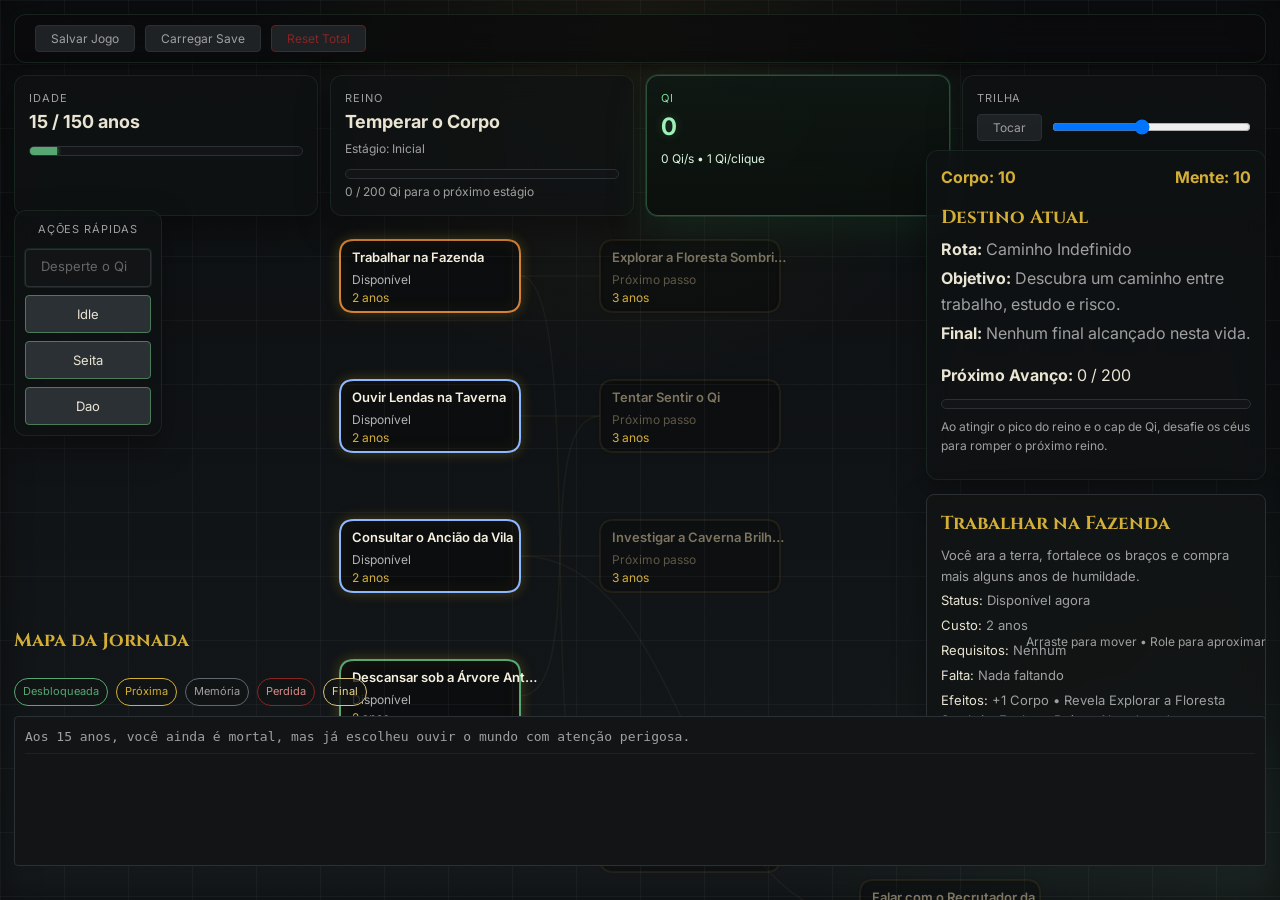
==== index.html @ 5a6563c5 "first commit" ====
<!DOCTYPE html>
<html lang="pt-BR">
<head>
    <meta charset="UTF-8">
    <meta name="viewport" content="width=device-width, initial-scale=1.0">
    <title>Cultivo Wuxia Idle</title>
    <link href="https://fonts.googleapis.com/css2?family=Cinzel:wght@400;700&family=Inter:wght@400;700&display=swap" rel="stylesheet">
    <link rel="stylesheet" href="css/styles.css">
</head>
<body>
    <div id="fullscreen-shell" class="fullscreen-shell">
        <div id="journey-canvas-layer" class="journey-canvas-layer">
            <div id="journey-graph-container" class="journey-graph-container">
                <canvas id="journey-graph-canvas"></canvas>
            </div>
        </div>

        <div id="hud-top" class="hud-panel hud-top">
            <div class="system-bar hud-system-bar">
                <button onclick="manualSave()" class="sys-btn">Salvar Jogo</button>
                <button onclick="manualLoad()" class="sys-btn">Carregar Save</button>
                <button onclick="resetGame()" class="sys-btn danger-btn">Reset Total</button>
                <span id="save-indicator" style="opacity: 0; color: #57A773; font-size: 12px; transition: opacity 0.5s;">Jogo Salvo!</span>
            </div>

            <div class="hud-top-stats">
                <div class="hud-card hud-age-card">
                    <span class="hud-label">Idade</span>
                    <span class="hud-value"><span id="current-age">15</span> / <span id="max-age">150</span> anos</span>
                    <div class="progress-bar-container hud-age-progress">
                        <div id="age-progress-bar-fill" class="progress-bar-fill" style="background-color: #D4AF37; box-shadow: 0 0 5px #D4AF37;"></div>
                    </div>
                </div>
                <div class="hud-card">
                    <span class="hud-label">Reino</span>
                    <span class="hud-value" id="current-realm">Condensação de Qi</span>
                    <span class="hud-subvalue">Estágio: <span id="current-sub-realm">Inicial</span></span>
                    <div class="progress-bar-container hud-realm-progress">
                        <div id="realm-progress-bar-fill" class="progress-bar-fill"></div>
                    </div>
                    <span class="hud-subvalue" id="realm-progress-text">0 / 1000 Qi para o próximo estágio</span>
                </div>
                <div class="hud-card hud-qi-card">
                    <span class="hud-label">Qi</span>
                    <span class="hud-value" id="current-qi">0</span>
                    <span class="hud-subvalue"><span id="qps-display">0</span> Qi/s • <span id="qpc-display">1</span> Qi/clique</span>
                </div>
                <div class="hud-card hud-audio-card">
                    <span class="hud-label">Trilha</span>
                    <div class="audio-controls">
                        <button id="audio-toggle-btn" class="sys-btn">Tocar</button>
                        <input id="audio-volume" type="range" min="0" max="100" value="45">
                    </div>
                </div>
            </div>
        </div>

        <div id="hud-left" class="hud-panel hud-left">
            <div class="hud-card hud-left-card">
                <div class="hud-left-header">
                    <span class="hud-label">Ações Rápidas</span>
                </div>
                <div class="hud-left-actions">
                    <button id="meditate-btn" class="buy-btn hud-mini-btn hud-mini-primary">Meditar</button>
                    <button class="buy-btn hud-mini-btn" onclick="toggleHudDrawer('drawer-idle')">Idle</button>
                    <button class="buy-btn hud-mini-btn" onclick="toggleHudDrawer('drawer-sect')">Seita</button>
                    <button class="buy-btn hud-mini-btn" onclick="toggleHudDrawer('drawer-transcendence')">Dao</button>
                </div>

                <div id="stance-selector-section" class="stance-selector hud-inline-section" style="display: none;">
                    <label>Postura de Cultivo</label>
                    <select id="stance-select">
                        <option value="balance">Equilíbrio (Normal)</option>
                        <option value="mountain">Montanha (+50% Clique, -20% Passivo)</option>
                        <option value="river">Rio (-20% Clique, +50% Passivo)</option>
                    </select>
                </div>
            </div>
        </div>

        <div id="hud-right" class="hud-panel hud-right">
            <div class="hud-card hud-journey-stats">
                <div class="hud-status-strip">
                    <span>Corpo: <span id="status-body">10</span></span>
                    <span>Mente: <span id="status-mind">10</span></span>
                </div>
                <div class="hud-destiny-card">
                    <h3>Destino Atual</h3>
                    <p><strong>Rota:</strong> <span id="current-route">Caminho Indefinido</span></p>
                    <p><strong>Objetivo:</strong> <span id="current-objective">Descubra um caminho entre trabalho, estudo e risco.</span></p>
                    <p><strong>Final:</strong> <span id="current-ending">Nenhum final alcançado nesta vida.</span></p>
                </div>
                <div class="hud-breakthrough-card">
                    <p><strong><span id="progress-phase-label">Próximo Avanço</span>:</strong> <span id="qi-progress">0</span> / <span id="qi-cap">1000</span></p>
                    <div class="progress-bar-container" style="height: 10px;">
                        <div id="qi-progress-bar-fill" class="progress-bar-fill"></div>
                    </div>
                    <p style="font-size: 12px; color: #A0A0A0; margin: 8px 0 10px;">Ao atingir o pico do reino e o cap de Qi, desafie os céus para romper o próximo reino.</p>
                    <button id="tribulation-btn" class="tribulation-btn" style="display: none;" disabled>Iniciar Tribulação</button>
                </div>
            </div>

            <div id="active-action-section" class="active-action-container" style="display: none;">
                <h3 id="active-action-name" style="color: #EAE4D3; margin-bottom: 5px;">Ação Atual</h3>
                <p id="active-action-desc" style="font-size: 12px; color: #A0A0A0; margin-bottom: 10px;">Descrição da ação em andamento...</p>
                <div class="progress-bar-container" style="height: 15px;">
                    <div id="action-progress-bar-fill" class="progress-bar-fill" style="width: 0%; background-color: #57A773;"></div>
                </div>
                <p style="font-size: 12px; margin-top: 5px; color: #EAE4D3;">Tempo restante: <span id="action-time-left">0</span> Anos</p>
                <button id="cancel-action-btn" class="buy-btn" style="margin-top: 10px; background: #8a2424; border-color: #6b1b1b;">Cancelar Ação</button>
            </div>

            <div id="journey-graph-node-info" class="journey-graph-node-info hud-card">
                <h3>Escolha um nó</h3>
                <p>Clique em uma ação no quadro para ver requisitos, custo de vida e status.</p>
            </div>
        </div>

        <div id="hud-bottom" class="hud-panel hud-bottom">
            <div class="journey-graph-header hud-bottom-header">
                <h3>Mapa da Jornada</h3>
                <span class="journey-graph-hint">Arraste para mover • Role para aproximar</span>
            </div>
            <div class="journey-graph-legend">
                <span class="legend-pill unlocked">Desbloqueada</span>
                <span class="legend-pill adjacent">Próxima</span>
                <span class="legend-pill memory">Memória</span>
                <span class="legend-pill blocked">Perdida</span>
                <span class="legend-pill ending">Final</span>
            </div>
            <div id="journey-log" class="log-container">
                <div class="log-entry">Aos 15 anos, sua jornada rumo à imortalidade começa.</div>
            </div>
        </div>

        <aside id="drawer-idle" class="hud-drawer hud-drawer-left">
            <div class="drawer-header">
                <h3>Fluxo do Cultivo</h3>
                <button class="buy-btn" onclick="closeAllHudDrawers()">Fechar</button>
            </div>
            <div id="buildings-list" class="techniques-list" style="margin-bottom: 20px;"></div>
            <div id="techniques-list" style="display: none;"></div>
        </aside>

        <aside id="drawer-sect" class="hud-drawer hud-drawer-right">
            <div class="drawer-header">
                <h3>Sua Seita</h3>
                <button class="buy-btn" onclick="closeAllHudDrawers()">Fechar</button>
            </div>
            <div id="sect-section" style="display: none; text-align: center; margin-bottom: 20px; border-bottom: 1px solid #2A3034; padding-bottom: 20px;">
                <label style="font-size: 14px; color: #D4AF37; font-family: 'Cinzel', serif;">Afiliação da Seita:</label><br>
                <select id="sect-select" style="background: #121415; color: #D4AF37; border: 1px solid #D4AF37; padding: 8px; border-radius: 4px; margin-top: 10px; width: 80%;">
                    <option value="none">Nenhuma (Vagante)</option>
                    <option value="sword">Lâmina Vazia (2x Clique)</option>
                    <option value="lotus">Lótus de Fogo (2x Passivo)</option>
                </select>
            </div>
        </aside>

        <aside id="drawer-transcendence" class="hud-drawer hud-drawer-right secondary-drawer">
            <div class="drawer-header">
                <h3>Transcendência</h3>
                <button class="buy-btn" onclick="closeAllHudDrawers()">Fechar</button>
            </div>
            <div id="ascension-section" style="display: none; text-align: center;">
                <h2 style="color: #D4AF37;">Iluminação (Prestige)</h2>
                <p style="font-size: 12px; color: #A0A0A0; margin-bottom: 15px;">
                    Renuncie ao seu corpo mortal para ganhar <span id="karma-gain-preview" style="color: #D4AF37; font-weight: bold;">0</span> Karma.
                </p>
                <button id="ascend-btn" class="main-action-btn" style="width: 100%; height: auto; padding: 15px; border-radius: 4px; font-size: 18px; background: radial-gradient(circle, #D4AF37, #8a7322); color: #121415; border: none; box-shadow: 0 0 10px rgba(212,175,55,0.4);">Buscar Dao</button>
                
                <div style="margin-top: 30px; background: rgba(0,0,0,0.3); padding: 15px; border-radius: 6px; border: 1px solid #2A3034;">
                    <h3 style="margin-bottom: 5px;">Seu Karma: <span id="current-karma" style="color: #D4AF37;">0</span></h3>
                    <p id="karma-desc" style="font-size: 12px; color: #A0A0A0; margin-bottom: 15px;">Karma positivo reduz custos. Karma negativo aumenta poder bruto.</p>
                    <button id="open-tree-btn" class="buy-btn" style="width: 100%; padding: 15px; font-size: 16px; background: #121415; border-color: #D4AF37; color: #D4AF37;">Árvore do Dao</button>
                </div>
            </div>
        </aside>

        <div id="toast-container" class="toast-container"></div>
        <div id="journey-hover-tooltip" class="journey-hover-tooltip"></div>
        <audio id="bgm-player" loop autoplay preload="none" src="Midnight%20Temple%20Loop.mp3"></audio>
    </div>

    <!-- Modal de Morte (Samsara) -->
    <div id="death-modal" class="modal" style="display: none; background: rgba(0, 0, 0, 0.95);">
        <div class="modal-content" style="border-color: #8a2424; box-shadow: 0 0 40px rgba(138, 36, 36, 0.4);">
            <h2 style="color: #8a2424; text-shadow: none;">O Fim do Caminho Mortal</h2>
            <p style="margin-bottom: 15px; font-style: italic; color: #A0A0A0;">"Sua energia vital se esvaiu. Seu corpo volta ao pó, mas sua alma entra no ciclo do Samsara..."</p>
            
            <div style="text-align: left; background: #121415; padding: 15px; border-radius: 4px; margin-bottom: 20px; border: 1px solid #2A3034;">
                <p><strong>Idade Atingida:</strong> <span id="death-age">150</span> Anos</p>
                <p><strong>Reino Máximo:</strong> <span id="death-realm">Condensação</span></p>
                <p><strong>Qi Total Acumulado:</strong> <span id="death-qi">0</span></p>
                <p><strong>Título da Vida:</strong> <span id="death-ending-title">Destino Ainda Inacabado</span></p>
                <p style="color: #A0A0A0; font-size: 13px;"><span id="death-ending-text">Sua vida termina sem um final lendário completo, mas o Samsara ainda guarda espaço para outra tentativa.</span></p>
                <p style="margin-top: 10px; color: #D4AF37; text-align: center;"><strong>Karma Ganho: <span id="death-karma">0</span></strong></p>
            </div>
            
            <button id="reincarnate-btn" class="main-action-btn" style="width: 100%; height: auto; padding: 15px; border-radius: 4px; font-size: 20px; background: radial-gradient(circle, #D4AF37, #8a7322); color: #121415; border: none;">Entrar no Samsara (Reencarnar)</button>
        </div>
    </div>

    <!-- Modal da Árvore do Dao -->
    <div id="tree-modal" class="modal" style="display: none; background: rgba(0, 0, 0, 0.95);">
        <div class="modal-content" style="max-width: 900px; width: 95%; height: 90vh; display: flex; flex-direction: column; border-color: #D4AF37;">
            <h2 style="color: #D4AF37;">A Árvore do Dao</h2>
            <p style="color: #A0A0A0; margin-bottom: 20px;">Seu Karma: <span id="tree-karma-display" style="color: #D4AF37; font-weight: bold;">0</span></p>
            
            <div class="tree-container" style="flex: 1; overflow-y: auto; display: grid; grid-template-columns: repeat(3, 1fr); gap: 20px; padding: 20px;">
                <!-- Caminho do Céu -->
                <div class="tree-path">
                    <h3 style="text-align: center; color: #8cb8ff; margin-bottom: 15px;">Caminho do Céu</h3>
                    <div id="path-heaven" class="techniques-list"></div>
                </div>
                <!-- Caminho da Terra -->
                <div class="tree-path">
                    <h3 style="text-align: center; color: #57A773; margin-bottom: 15px;">Caminho da Terra</h3>
                    <div id="path-earth" class="techniques-list"></div>
                </div>
                <!-- Caminho do Homem -->
                <div class="tree-path">
                    <h3 style="text-align: center; color: #d48237; margin-bottom: 15px;">Caminho do Homem</h3>
                    <div id="path-man" class="techniques-list"></div>
                </div>
            </div>
            
            <button class="buy-btn" style="margin-top: 20px; padding: 15px;" onclick="document.getElementById('tree-modal').style.display='none'">Fechar Meditação</button>
        </div>
    </div>

    <script src="js/data.js"></script>
    <script src="js/state.js"></script>
    <script src="js/engine.js"></script>
    <script src="js/ui.js"></script>
    <script src="js/main.js"></script>
</body>
</html>
---- css/styles.css ----
* {
    box-sizing: border-box;
    margin: 0;
    padding: 0;
}

body {
    font-family: 'Inter', 'Roboto', sans-serif;
    background-color: #121415; /* Preto profundo, quase noite escura */
    color: #EAE4D3; /* Pergaminho claro */
    line-height: 1.6;
    background-image: radial-gradient(#2A3034 1px, transparent 1px);
    background-size: 20px 20px;
    min-height: 100vh;
    overflow: hidden;
}

body.dragging-canvas,
body.dragging-canvas * {
    user-select: none !important;
    -webkit-user-select: none !important;
}

/* Barra de Sistema */
.system-bar {
    background: #0a0b0c;
    border-bottom: 1px solid #2A3034;
    padding: 10px 20px;
    display: flex;
    gap: 10px;
    align-items: center;
    box-shadow: 0 2px 10px rgba(0,0,0,0.5);
}

.sys-btn {
    background: #1E2224;
    color: #A0A0A0;
    border: 1px solid #2A3034;
    padding: 5px 15px;
    border-radius: 4px;
    cursor: pointer;
    font-size: 12px;
    font-family: 'Inter', sans-serif;
    transition: all 0.2s;
}

.sys-btn:hover {
    background: #2A3034;
    color: #EAE4D3;
}

.danger-btn {
    border-color: #6b1b1b;
    color: #8a2424;
}

.danger-btn:hover {
    background: #6b1b1b;
    color: #fff;
}

.fullscreen-shell {
    position: relative;
    width: 100vw;
    height: 100vh;
    overflow: hidden;
}

.journey-canvas-layer {
    position: absolute;
    inset: 0;
    z-index: 1;
    user-select: none;
    -webkit-user-select: none;
}

.hud-panel {
    position: absolute;
    z-index: 20;
    pointer-events: none;
}

.hud-panel > * {
    pointer-events: auto;
}

.hud-top {
    top: 14px;
    left: 14px;
    right: 14px;
}

.hud-system-bar {
    border-radius: 12px;
    border: 1px solid rgba(74, 124, 89, 0.22);
    background: rgba(10, 11, 12, 0.72);
    backdrop-filter: blur(12px);
}

.hud-top-stats {
    display: grid;
    grid-template-columns: repeat(4, minmax(0, 1fr));
    gap: 12px;
    margin-top: 12px;
}

.hud-left {
    top: 210px;
    left: 14px;
    width: 148px;
    bottom: 170px;
}

.hud-right {
    top: 150px;
    right: 14px;
    width: 340px;
    bottom: 170px;
    display: flex;
    flex-direction: column;
    gap: 14px;
}

.hud-bottom {
    left: 14px;
    right: 14px;
    bottom: 14px;
    display: flex;
    flex-direction: column;
    gap: 10px;
}

.hud-card {
    background: rgba(15, 18, 20, 0.74);
    backdrop-filter: blur(12px);
    border: 1px solid rgba(74, 124, 89, 0.18);
    border-radius: 12px;
    padding: 14px;
    box-shadow: 0 12px 32px rgba(0,0,0,0.34);
}

.hud-label {
    display: block;
    font-size: 11px;
    letter-spacing: 0.08em;
    text-transform: uppercase;
    color: #A0A0A0;
}

.hud-value {
    display: block;
    color: #EAE4D3;
    font-size: 18px;
    font-weight: 700;
}

.hud-subvalue {
    display: block;
    color: #A0A0A0;
    font-size: 12px;
    margin-top: 3px;
}

.hud-age-progress {
    margin-top: 8px;
}

.hud-realm-progress {
    margin-top: 8px;
}

.hud-qi-card {
    border-color: rgba(87, 167, 115, 0.42);
    box-shadow: 0 0 0 1px rgba(87, 167, 115, 0.18), 0 16px 38px rgba(19, 65, 39, 0.32);
    background: linear-gradient(180deg, rgba(14, 24, 19, 0.88), rgba(10, 15, 12, 0.84));
}

.hud-qi-card .hud-label {
    color: #7EDC9C;
}

.hud-qi-card .hud-value {
    color: #9EF0B7;
    font-size: 24px;
    text-shadow: 0 0 10px rgba(87, 167, 115, 0.28);
}

.hud-qi-card .hud-subvalue {
    color: #D9F2E0;
}

.hud-left-card {
    height: auto;
    display: flex;
    flex-direction: column;
    gap: 10px;
    justify-content: flex-start;
    padding: 10px;
}

.hud-left-header {
    display: flex;
    justify-content: center;
}

.hud-left-actions {
    display: grid;
    grid-template-columns: 1fr;
    gap: 8px;
}

.hud-mini-btn {
    width: 100%;
    min-height: 38px;
    padding: 8px 10px;
    font-size: 13px;
    border-radius: 10px;
}

.hud-mini-primary {
    border-color: #57A773;
    color: #9EF0B7;
    box-shadow: 0 0 0 1px rgba(87, 167, 115, 0.14);
}

.hud-inline-section {
    display: flex;
    flex-direction: column;
    gap: 6px;
    border-top: 1px solid #2A3034;
    padding-top: 10px;
}

.hud-inline-section label {
    font-size: 13px;
    color: #D4AF37;
    font-family: 'Cinzel', serif;
}

.hud-inline-section select {
    background: rgba(18, 20, 21, 0.95);
    color: #EAE4D3;
    border: 1px solid #4A7C59;
    padding: 8px;
    border-radius: 6px;
    width: 100%;
}

.hud-journey-stats {
    display: flex;
    flex-direction: column;
    gap: 12px;
}

.hud-status-strip {
    display: flex;
    justify-content: space-between;
    gap: 12px;
    color: #D4AF37;
    font-weight: bold;
}

.hud-destiny-card p {
    margin: 4px 0;
    color: #A0A0A0;
}

.hud-destiny-card strong {
    color: #EAE4D3;
}

.hud-bottom-header {
    margin-bottom: 0;
}

.hud-drawer {
    position: absolute;
    top: 150px;
    bottom: 14px;
    width: min(360px, 88vw);
    padding: 18px;
    background: rgba(12, 14, 16, 0.94);
    backdrop-filter: blur(16px);
    border: 1px solid rgba(74, 124, 89, 0.22);
    box-shadow: 0 18px 40px rgba(0,0,0,0.45);
    z-index: 30;
    overflow-y: auto;
    transition: transform 0.25s ease, opacity 0.25s ease;
    opacity: 0;
    visibility: hidden;
    pointer-events: none;
}

.hud-drawer-left {
    left: 14px;
    transform: translateX(-110%);
}

.hud-drawer-right {
    right: 14px;
    transform: translateX(110%);
}

.secondary-drawer {
    right: 390px;
}

.hud-drawer.open {
    transform: translateX(0);
    opacity: 1;
    visibility: visible;
    pointer-events: auto;
}

.drawer-header {
    display: flex;
    justify-content: space-between;
    align-items: center;
    gap: 10px;
    margin-bottom: 16px;
    padding-bottom: 12px;
    border-bottom: 1px solid #2A3034;
}

.column {
    background: rgba(30, 34, 36, 0.85); /* #1E2224 */
    backdrop-filter: blur(5px);
    border: 1px solid #2A3034;
    border-radius: 8px;
    padding: 25px;
    box-shadow: 0 8px 16px rgba(0,0,0,0.5);
    position: relative;
}

.column::before {
    content: '';
    position: absolute;
    top: 5px; left: 5px; right: 5px; bottom: 5px;
    border: 1px solid rgba(87, 167, 115, 0.1);
    pointer-events: none;
    border-radius: 4px;
}

/* Navegação de Abas */
.tabs-container {
    display: flex;
    gap: 5px;
    margin-bottom: 20px;
    border-bottom: 2px solid #2A3034;
    padding-bottom: 5px;
}

.tab-btn {
    flex: 1;
    background: transparent;
    border: none;
    color: #A0A0A0;
    font-family: 'Cinzel', serif;
    font-size: 14px;
    padding: 10px 5px;
    cursor: pointer;
    transition: all 0.3s;
    border-bottom: 2px solid transparent;
}

.tab-btn:hover {
    color: #EAE4D3;
}

.tab-btn.active {
    color: #D4AF37;
    border-bottom: 2px solid #D4AF37;
    text-shadow: 0 0 5px rgba(212, 175, 55, 0.3);
}

.tab-content {
    animation: fadeIn 0.3s ease-in-out;
}

@keyframes fadeIn {
    from { opacity: 0; transform: translateY(5px); }
    to { opacity: 1; transform: translateY(0); }
}

h2, h3 {
    font-family: 'Cinzel', 'Playfair Display', serif;
    color: #D4AF37; /* Ouro Desgastado */
}

h2 {
    text-align: center;
    border-bottom: 1px solid #2A3034;
    padding-bottom: 10px;
    margin-bottom: 20px;
    text-shadow: 0 0 5px rgba(212, 175, 55, 0.3);
}

/* Esquerda */
.qi-display {
    text-align: center;
    font-size: 24px;
    margin: 30px 0;
    font-weight: bold;
    color: #57A773; /* Jade Luminoso */
    text-shadow: 0 0 10px rgba(87, 167, 115, 0.3);
}

.qi-rates {
    font-size: 14px;
    color: #A0A0A0;
    font-weight: normal;
    margin-top: 5px;
    text-shadow: none;
}

.main-action-btn {
    display: block;
    width: 200px;
    height: 200px;
    margin: 0 auto;
    border-radius: 50%;
    background: radial-gradient(circle at 30% 30%, #4A7C59, #1E3324);
    color: #EAE4D3;
    text-shadow: 1px 1px 2px #000;
    font-size: 28px;
    font-weight: bold;
    font-family: 'Cinzel', 'Playfair Display', serif;
    border: 2px solid #57A773;
    cursor: pointer;
    box-shadow: 0 0 20px rgba(87, 167, 115, 0.4), inset 0 0 20px rgba(0,0,0,0.5);
    transition: transform 0.1s, box-shadow 0.1s, filter 0.3s;
}

.main-action-btn:hover {
    filter: brightness(1.2);
    box-shadow: 0 0 25px rgba(87, 167, 115, 0.6), inset 0 0 20px rgba(0,0,0,0.5);
}

.main-action-btn:active {
    transform: scale(0.95);
    box-shadow: 0 0 10px rgba(87, 167, 115, 0.8), inset 0 0 30px rgba(0,0,0,0.8);
}

.main-action-btn:disabled {
    cursor: not-allowed;
    filter: grayscale(0.35) brightness(0.72);
    box-shadow: inset 0 0 20px rgba(0,0,0,0.55);
}

/* Centro */
.techniques-list {
    display: flex;
    flex-direction: column;
    gap: 15px;
}

.technique-card {
    border: 1px solid #2A3034;
    padding: 15px;
    border-radius: 6px;
    background: rgba(20, 22, 24, 0.8);
    display: flex;
    justify-content: space-between;
    align-items: center;
    transition: border-color 0.2s;
}

.technique-card:hover {
    border-color: #57A773;
}

.tech-info h3 {
    font-size: 16px;
    margin-bottom: 5px;
    color: #EAE4D3;
    text-shadow: none;
}

.tech-info p {
    font-size: 12px;
    color: #A0A0A0;
}

.buy-btn {
    padding: 8px 15px;
    background: #2A3034;
    color: #EAE4D3;
    border: 1px solid #4A7C59;
    border-radius: 4px;
    cursor: pointer;
    font-family: 'Inter', sans-serif;
    transition: all 0.2s;
}

.buy-btn:hover:not(:disabled) {
    background: #4A7C59;
    box-shadow: 0 0 10px rgba(87, 167, 115, 0.4);
}

.buy-btn:disabled {
    background: #121415;
    border-color: #2A3034;
    color: #666;
    cursor: not-allowed;
}

/* Direita */
.tribulation-status {
    text-align: center;
    margin-bottom: 20px;
    font-size: 18px;
    color: #EAE4D3;
}

.tribulation-btn {
    display: block;
    width: 100%;
    padding: 15px;
    background: #6b1b1b; /* Vermelho escuro para perigo */
    color: #EAE4D3;
    border: 1px solid #8a2424;
    border-radius: 4px;
    font-size: 18px;
    font-family: 'Cinzel', serif;
    cursor: pointer;
    transition: all 0.2s;
}

.tribulation-btn:hover:not(:disabled) {
    background: #8a2424;
    box-shadow: 0 0 15px rgba(138, 36, 36, 0.5);
}

.tribulation-btn:disabled {
    background: #1e1e1e;
    border-color: #2A3034;
    color: #666;
    cursor: not-allowed;
}

/* Barras de Progresso */
.progress-bar-container {
    width: 100%;
    height: 10px;
    background-color: #121415;
    border: 1px solid #2A3034;
    border-radius: 5px;
    margin-top: 10px;
    overflow: hidden;
}

.progress-bar-fill {
    height: 100%;
    background-color: #57A773;
    width: 0%;
    transition: width 0.3s ease;
    box-shadow: 0 0 5px #57A773;
}

.tribulation-bar-fill {
    background-color: #8a2424;
    box-shadow: 0 0 5px #8a2424;
}

/* Modal de Eventos */
.modal {
    position: fixed;
    top: 0; left: 0; width: 100%; height: 100%;
    background: rgba(0, 0, 0, 0.8);
    backdrop-filter: blur(5px);
    display: flex;
    justify-content: center;
    align-items: center;
    z-index: 2000;
}

.modal-content {
    background: #1E2224;
    border: 2px solid #D4AF37;
    padding: 30px;
    border-radius: 8px;
    max-width: 500px;
    width: 90%;
    text-align: center;
    box-shadow: 0 0 30px rgba(212, 175, 55, 0.2);
}

.modal-content h2 {
    border-bottom: none;
    margin-bottom: 10px;
}

/* UI da Jornada */
.log-container {
    background: #121415;
    border: 1px solid #2A3034;
    border-radius: 4px;
    height: 150px;
    overflow-y: auto;
    padding: 10px;
    font-family: monospace;
    font-size: 13px;
    color: #A0A0A0;
    margin-bottom: 20px;
}

.log-entry {
    margin-bottom: 5px;
    border-bottom: 1px solid #1e2224;
    padding-bottom: 5px;
}

.active-action-container {
    background: rgba(87, 167, 115, 0.1);
    border: 1px solid #57A773;
    padding: 15px;
    border-radius: 6px;
    text-align: center;
    box-shadow: 0 4px 15px rgba(0,0,0,0.5);
    backdrop-filter: blur(5px);
}

.journey-graph-header {
    display: flex;
    justify-content: space-between;
    align-items: center;
    gap: 12px;
    margin-bottom: 12px;
}

.journey-graph-header h3 {
    margin: 0;
}

.journey-graph-hint {
    font-size: 12px;
    color: #A0A0A0;
}

.journey-graph-container {
    position: absolute;
    inset: 0;
    overflow: hidden;
    background:
        radial-gradient(circle at top, rgba(212, 175, 55, 0.08), transparent 35%),
        radial-gradient(circle at bottom right, rgba(87, 167, 115, 0.08), transparent 30%),
        linear-gradient(180deg, rgba(12, 14, 16, 0.95), rgba(20, 24, 26, 0.98));
    box-shadow: inset 0 0 30px rgba(0,0,0,0.45);
}

.journey-graph-container::before {
    content: '';
    position: absolute;
    inset: 0;
    background-image:
        linear-gradient(rgba(255,255,255,0.035) 1px, transparent 1px),
        linear-gradient(90deg, rgba(255,255,255,0.035) 1px, transparent 1px);
    background-size: 64px 64px;
    pointer-events: none;
}

#journey-graph-canvas {
    width: 100%;
    height: 100%;
    display: block;
    cursor: grab;
    user-select: none;
    -webkit-user-select: none;
}

#journey-graph-canvas.grabbing {
    cursor: grabbing;
}

.journey-graph-legend {
    display: flex;
    flex-wrap: wrap;
    gap: 8px;
}

.legend-pill {
    font-size: 11px;
    padding: 4px 8px;
    border-radius: 999px;
    border: 1px solid #2A3034;
    background: rgba(18, 20, 21, 0.8);
    color: #EAE4D3;
}

.legend-pill.unlocked {
    border-color: #57A773;
    color: #57A773;
}

.legend-pill.adjacent {
    border-color: #D4AF37;
    color: #D4AF37;
}

.legend-pill.memory {
    border-color: #5f6770;
    color: #A0A0A0;
}

.legend-pill.blocked {
    border-color: #8a2424;
    color: #d98b8b;
}

.legend-pill.ending {
    border-color: #d9c27a;
    color: #f0d78a;
}

.journey-graph-node-info {
    border: 1px solid #2A3034;
    border-radius: 8px;
    padding: 14px;
    background: rgba(18, 20, 21, 0.85);
    min-height: 150px;
}

.journey-graph-node-info h3 {
    margin-bottom: 6px;
}

.journey-graph-node-info p {
    font-size: 13px;
    color: #A0A0A0;
    margin-bottom: 4px;
}

.journey-node-info-emphasis {
    color: #EAE4D3;
}

.toast-container {
    position: absolute;
    top: 150px;
    left: 50%;
    transform: translateX(-50%);
    z-index: 60;
    display: flex;
    flex-direction: column;
    gap: 10px;
    pointer-events: none;
    width: min(520px, calc(100vw - 32px));
}

.journey-hover-tooltip {
    position: fixed;
    z-index: 80;
    min-width: 220px;
    max-width: 320px;
    padding: 12px 14px;
    border-radius: 10px;
    background: rgba(10, 12, 13, 0.96);
    border: 1px solid rgba(212, 175, 55, 0.34);
    box-shadow: 0 18px 40px rgba(0,0,0,0.45);
    backdrop-filter: blur(12px);
    color: #EAE4D3;
    pointer-events: none;
    opacity: 0;
    transform: translateY(6px);
    transition: opacity 0.15s ease, transform 0.15s ease;
}

.journey-hover-tooltip.visible {
    opacity: 1;
    transform: translateY(0);
}

.journey-hover-tooltip h4 {
    margin-bottom: 6px;
    color: #D4AF37;
    font-family: 'Cinzel', serif;
    font-size: 15px;
}

.journey-hover-tooltip p {
    font-size: 12px;
    color: #C8C8C8;
    margin-bottom: 4px;
}

.game-toast {
    background: rgba(14, 16, 18, 0.88);
    border: 1px solid rgba(212, 175, 55, 0.35);
    border-radius: 10px;
    padding: 12px 14px;
    color: #EAE4D3;
    backdrop-filter: blur(10px);
    box-shadow: 0 14px 30px rgba(0,0,0,0.3);
    opacity: 0;
    transform: translateY(-10px);
    transition: opacity 0.25s ease, transform 0.25s ease;
}

.game-toast.visible {
    opacity: 1;
    transform: translateY(0);
}

.toast-success {
    border-color: rgba(87, 167, 115, 0.55);
}

.toast-warning {
    border-color: rgba(212, 175, 55, 0.55);
}

.toast-danger {
    border-color: rgba(138, 36, 36, 0.65);
}

.audio-controls {
    display: flex;
    align-items: center;
    gap: 10px;
    margin-top: 6px;
}

.audio-controls input[type="range"] {
    width: 100%;
}

/* Responsivo */
@media (max-width: 768px) {
    body {
        overflow: auto;
    }

    .hud-top {
        left: 8px;
        right: 8px;
        top: 8px;
    }

    .hud-top-stats {
        grid-template-columns: 1fr;
    }

    .hud-left,
    .hud-right {
        left: 8px;
        right: 8px;
        width: auto;
        bottom: auto;
    }

    .hud-left {
        top: 240px;
        width: auto;
    }

    .hud-right {
        top: auto;
        bottom: 150px;
    }

    .hud-left-card {
        gap: 10px;
    }

    .hud-inline-section,
    .hud-left-actions {
        flex: 1;
    }

    .hud-bottom {
        left: 8px;
        right: 8px;
        bottom: 8px;
    }

    .log-container {
        height: 110px;
    }

    .hud-drawer {
        left: 8px;
        right: 8px;
        width: auto;
        top: 210px;
        bottom: 8px;
        transform: translateY(120%);
    }

    .secondary-drawer {
        right: 8px;
    }

    .hud-drawer-left,
    .hud-drawer-right {
        transform: translateY(120%);
    }

    .hud-drawer.open {
        transform: translateY(0);
    }

    .toast-container {
        top: 198px;
        width: calc(100vw - 16px);
    }
}
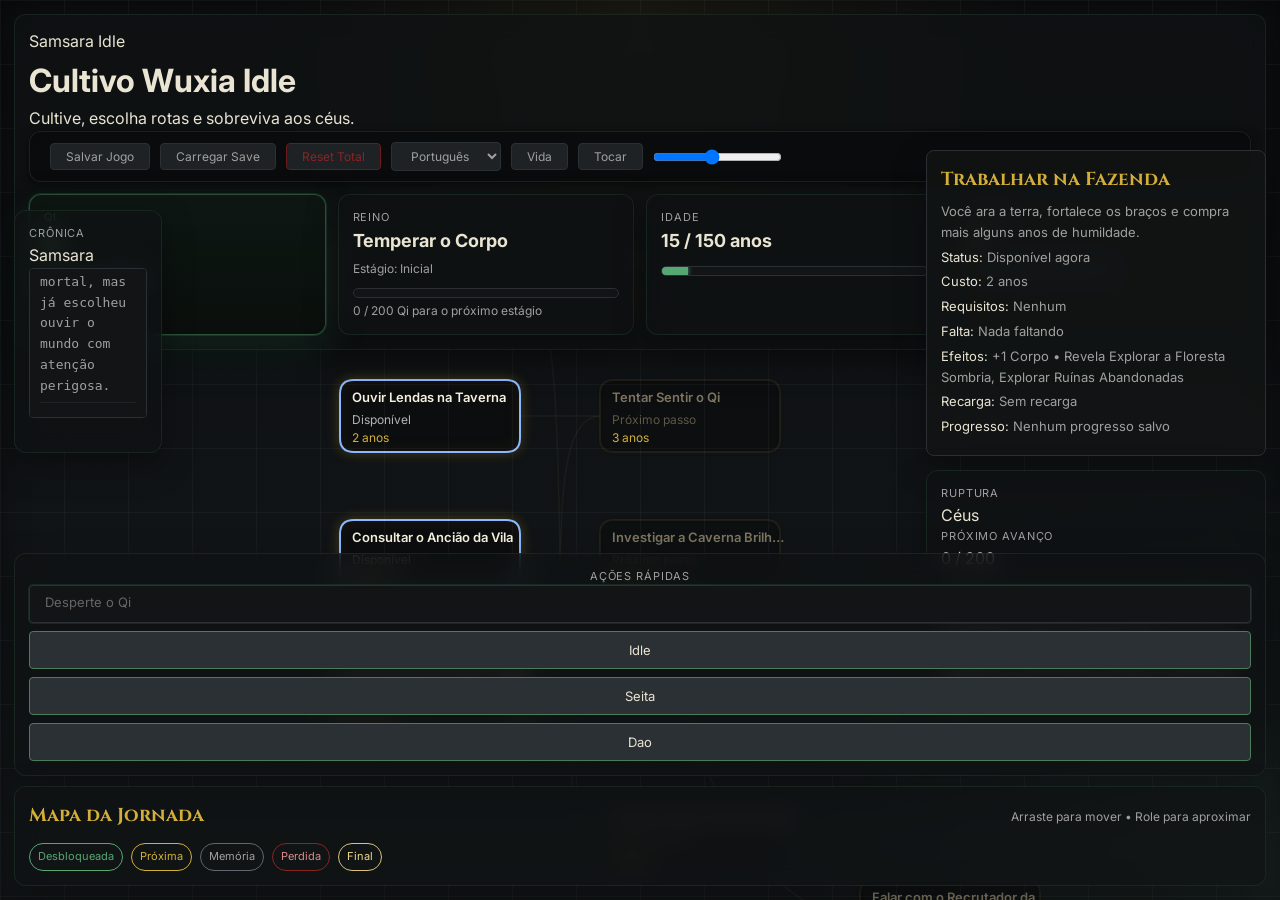
==== commit adebf41d: "feat: add initial game UI structure with React components and styles Add foundational UI components " ====
--- a/index.html
+++ b/index.html
@@ -16,59 +16,136 @@
         </div>
 
         <div id="hud-top" class="hud-panel hud-top">
-            <div class="system-bar hud-system-bar">
-                <button onclick="manualSave()" class="sys-btn">Salvar Jogo</button>
-                <button onclick="manualLoad()" class="sys-btn">Carregar Save</button>
-                <button onclick="resetGame()" class="sys-btn danger-btn">Reset Total</button>
-                <span id="save-indicator" style="opacity: 0; color: #57A773; font-size: 12px; transition: opacity 0.5s;">Jogo Salvo!</span>
-            </div>
-
-            <div class="hud-top-stats">
-                <div class="hud-card hud-age-card">
-                    <span class="hud-label">Idade</span>
-                    <span class="hud-value"><span id="current-age">15</span> / <span id="max-age">150</span> anos</span>
-                    <div class="progress-bar-container hud-age-progress">
-                        <div id="age-progress-bar-fill" class="progress-bar-fill" style="background-color: #D4AF37; box-shadow: 0 0 5px #D4AF37;"></div>
-                    </div>
-                </div>
-                <div class="hud-card">
-                    <span class="hud-label">Reino</span>
-                    <span class="hud-value" id="current-realm">Condensação de Qi</span>
-                    <span class="hud-subvalue">Estágio: <span id="current-sub-realm">Inicial</span></span>
-                    <div class="progress-bar-container hud-realm-progress">
-                        <div id="realm-progress-bar-fill" class="progress-bar-fill"></div>
-                    </div>
-                    <span class="hud-subvalue" id="realm-progress-text">0 / 1000 Qi para o próximo estágio</span>
-                </div>
-                <div class="hud-card hud-qi-card">
-                    <span class="hud-label">Qi</span>
-                    <span class="hud-value" id="current-qi">0</span>
-                    <span class="hud-subvalue"><span id="qps-display">0</span> Qi/s • <span id="qpc-display">1</span> Qi/clique</span>
-                </div>
-                <div class="hud-card hud-audio-card">
-                    <span class="hud-label">Trilha</span>
-                    <div class="audio-controls">
+            <div class="hud-top-shell hud-card">
+                <div class="hud-top-row">
+                    <div class="hud-brand-block">
+                        <span id="app-overline" class="hud-brand-overline">Samsara Idle</span>
+                        <h1 id="app-title" class="hud-app-title">Cultivo Wuxia Idle</h1>
+                        <p id="app-subtitle" class="hud-app-subtitle">Cultive, escolha rotas e sobreviva aos céus.</p>
+                    </div>
+
+                    <div class="system-bar hud-system-bar">
+                        <button id="save-game-btn" onclick="manualSave()" class="sys-btn">Salvar Jogo</button>
+                        <button id="load-game-btn" onclick="manualLoad()" class="sys-btn">Carregar Save</button>
+                        <button id="reset-game-btn" onclick="resetGame()" class="sys-btn danger-btn">Reset Total</button>
+                        <select id="language-select" class="sys-btn">
+                            <option value="pt-BR">Português</option>
+                            <option value="en">English</option>
+                            <option value="zh-CN">中文</option>
+                        </select>
+                        <button id="open-life-btn" class="sys-btn" onclick="toggleHudDrawer('drawer-life')">Vida</button>
                         <button id="audio-toggle-btn" class="sys-btn">Tocar</button>
                         <input id="audio-volume" type="range" min="0" max="100" value="45">
-                    </div>
-                </div>
+                        <span id="save-indicator" style="opacity: 0; color: #57A773; font-size: 12px; transition: opacity 0.5s;">Jogo Salvo!</span>
+                    </div>
+                </div>
+
+                <div class="hud-top-stats">
+                    <div class="hud-card hud-qi-card">
+                        <span id="qi-label" class="hud-label">Qi</span>
+                        <span class="hud-value" id="current-qi">0</span>
+                        <span class="hud-subvalue"><span id="qps-display">0</span> <span id="qps-unit">Qi/s</span> • <span id="qpc-display">1</span> <span id="qpc-unit">Qi/clique</span></span>
+                    </div>
+
+                    <div class="hud-card">
+                        <span id="realm-label" class="hud-label">Reino</span>
+                        <span class="hud-value" id="current-realm">Condensação de Qi</span>
+                        <span class="hud-subvalue"><span id="subrealm-label">Estágio:</span> <span id="current-sub-realm">Inicial</span></span>
+                        <div class="progress-bar-container hud-realm-progress">
+                            <div id="realm-progress-bar-fill" class="progress-bar-fill"></div>
+                        </div>
+                        <span class="hud-subvalue" id="realm-progress-text">0 / 1000 Qi para o próximo estágio</span>
+                    </div>
+
+                    <div class="hud-card hud-age-card">
+                        <span id="age-label" class="hud-label">Idade</span>
+                        <span class="hud-value"><span id="current-age">15</span> / <span id="max-age">150</span> <span id="age-unit">anos</span></span>
+                        <div class="progress-bar-container hud-age-progress">
+                            <div id="age-progress-bar-fill" class="progress-bar-fill" style="background-color: #D4AF37; box-shadow: 0 0 5px #D4AF37;"></div>
+                        </div>
+                    </div>
+
+                    <div class="hud-card hud-audio-card hud-karma-preview-card">
+                        <span class="hud-label" id="top-karma-label">Karma</span>
+                        <span class="hud-value" id="top-karma-display">0</span>
+                        <span class="hud-subvalue" id="top-karma-hint">Trilha e legado desta vida</span>
+                    </div>
+
+                </div>
+            </div>
+        </div>
+
+        <div class="canvas-overlay-layer">
+            <div id="active-action-section" class="active-action-container" style="display: none;">
+                <div class="active-action-header">
+                    <div class="active-action-copy">
+                        <span id="active-action-kicker" class="active-action-kicker">Em foco</span>
+                        <h3 id="active-action-name" style="color: #EAE4D3; margin-bottom: 5px;">Ação Atual</h3>
+                        <p id="active-action-desc" style="font-size: 12px; color: #A0A0A0; margin-bottom: 10px;">Descrição da ação em andamento...</p>
+                    </div>
+                    <button id="cancel-action-btn" class="buy-btn active-action-cancel" style="margin-top: 10px; background: #8a2424; border-color: #6b1b1b;">Cancelar Ação</button>
+                </div>
+                <div class="progress-bar-container active-action-progress-shell" style="height: 15px;">
+                    <div id="action-progress-bar-fill" class="progress-bar-fill active-action-progress-fill" style="width: 0%; background-color: #57A773;"></div>
+                </div>
+                <p class="active-action-meta" style="font-size: 12px; margin-top: 5px; color: #EAE4D3;"><span id="time-remaining-label">Tempo restante:</span> <span id="action-time-left">0</span> <span id="action-years-unit">Anos</span></p>
             </div>
         </div>
 
         <div id="hud-left" class="hud-panel hud-left">
-            <div class="hud-card hud-left-card">
+            <div class="hud-card hud-side-log-card hud-left-log-card">
+                <div class="journey-graph-node-info-top">
+                    <span id="log-kicker" class="hud-label">Crônica</span>
+                    <span id="log-chip" class="journey-graph-node-info-chip">Samsara</span>
+                </div>
+                <div id="journey-log" class="log-container hud-side-log">
+                    <div class="log-entry">Aos 15 anos, sua jornada rumo à imortalidade começa.</div>
+                </div>
+            </div>
+
+        </div>
+
+        <div id="hud-right" class="hud-panel hud-right">
+            <div id="journey-graph-node-info" class="journey-graph-node-info hud-card hud-side-details">
+                <div class="journey-graph-node-info-top">
+                    <span id="node-info-kicker" class="hud-label">Detalhes</span>
+                    <span id="node-info-chip" class="journey-graph-node-info-chip">Jornada</span>
+                </div>
+                <h3 id="node-info-title">Escolha um nó</h3>
+                <p id="node-info-hint">Clique em uma ação no quadro para ver requisitos, custo de vida e status.</p>
+            </div>
+
+            <div class="hud-card hud-breakthrough-card hud-right-tribulation-card">
+                <div class="journey-graph-node-info-top">
+                    <span id="breakthrough-kicker" class="hud-label">Ruptura</span>
+                    <span id="breakthrough-chip" class="journey-graph-node-info-chip">Céus</span>
+                </div>
+                <div class="screen-progress-head breakthrough-progress-head">
+                    <span id="progress-phase-label" class="hud-label">Próximo Avanço</span>
+                    <span class="screen-progress-values"><span id="qi-progress">0</span> / <span id="qi-cap">1000</span></span>
+                </div>
+                <div class="progress-bar-container screen-progress-shell breakthrough-progress-shell">
+                    <div id="qi-progress-bar-fill" class="progress-bar-fill"></div>
+                </div>
+                <p id="tribulation-side-copy" class="hud-subvalue">Quando a barra de avanço estiver cheia, desafie os céus para atravessar o próximo limiar.</p>
+                <p id="tribulation-hint" class="screen-progress-hint">Ao atingir o pico do reino e o cap de Qi, desafie os céus para romper o próximo reino.</p>
+                <button id="tribulation-btn" class="tribulation-btn" style="display: none;" disabled>Iniciar Tribulação</button>
+            </div>
+        </div>
+
+        <div id="hud-bottom" class="hud-panel hud-bottom">
+            <div class="hud-card hud-bottom-card hud-bottom-quick">
                 <div class="hud-left-header">
-                    <span class="hud-label">Ações Rápidas</span>
+                    <span id="quick-actions-label" class="hud-label">Ações Rápidas</span>
                 </div>
                 <div class="hud-left-actions">
                     <button id="meditate-btn" class="buy-btn hud-mini-btn hud-mini-primary">Meditar</button>
-                    <button class="buy-btn hud-mini-btn" onclick="toggleHudDrawer('drawer-idle')">Idle</button>
-                    <button class="buy-btn hud-mini-btn" onclick="toggleHudDrawer('drawer-sect')">Seita</button>
-                    <button class="buy-btn hud-mini-btn" onclick="toggleHudDrawer('drawer-transcendence')">Dao</button>
-                </div>
-
+                    <button id="open-idle-btn" class="buy-btn hud-mini-btn" onclick="toggleHudDrawer('drawer-idle')">Idle</button>
+                    <button id="open-sect-btn" class="buy-btn hud-mini-btn" onclick="toggleHudDrawer('drawer-sect')">Seita</button>
+                    <button id="open-dao-btn" class="buy-btn hud-mini-btn" onclick="toggleHudDrawer('drawer-transcendence')">Dao</button>
+                </div>
                 <div id="stance-selector-section" class="stance-selector hud-inline-section" style="display: none;">
-                    <label>Postura de Cultivo</label>
+                    <label id="stance-label">Postura de Cultivo</label>
                     <select id="stance-select">
                         <option value="balance">Equilíbrio (Normal)</option>
                         <option value="mountain">Montanha (+50% Clique, -20% Passivo)</option>
@@ -76,79 +153,71 @@
                     </select>
                 </div>
             </div>
-        </div>
-
-        <div id="hud-right" class="hud-panel hud-right">
-            <div class="hud-card hud-journey-stats">
-                <div class="hud-status-strip">
-                    <span>Corpo: <span id="status-body">10</span></span>
-                    <span>Mente: <span id="status-mind">10</span></span>
-                </div>
-                <div class="hud-destiny-card">
-                    <h3>Destino Atual</h3>
-                    <p><strong>Rota:</strong> <span id="current-route">Caminho Indefinido</span></p>
-                    <p><strong>Objetivo:</strong> <span id="current-objective">Descubra um caminho entre trabalho, estudo e risco.</span></p>
-                    <p><strong>Final:</strong> <span id="current-ending">Nenhum final alcançado nesta vida.</span></p>
-                </div>
-                <div class="hud-breakthrough-card">
-                    <p><strong><span id="progress-phase-label">Próximo Avanço</span>:</strong> <span id="qi-progress">0</span> / <span id="qi-cap">1000</span></p>
-                    <div class="progress-bar-container" style="height: 10px;">
-                        <div id="qi-progress-bar-fill" class="progress-bar-fill"></div>
-                    </div>
-                    <p style="font-size: 12px; color: #A0A0A0; margin: 8px 0 10px;">Ao atingir o pico do reino e o cap de Qi, desafie os céus para romper o próximo reino.</p>
-                    <button id="tribulation-btn" class="tribulation-btn" style="display: none;" disabled>Iniciar Tribulação</button>
-                </div>
-            </div>
-
-            <div id="active-action-section" class="active-action-container" style="display: none;">
-                <h3 id="active-action-name" style="color: #EAE4D3; margin-bottom: 5px;">Ação Atual</h3>
-                <p id="active-action-desc" style="font-size: 12px; color: #A0A0A0; margin-bottom: 10px;">Descrição da ação em andamento...</p>
-                <div class="progress-bar-container" style="height: 15px;">
-                    <div id="action-progress-bar-fill" class="progress-bar-fill" style="width: 0%; background-color: #57A773;"></div>
-                </div>
-                <p style="font-size: 12px; margin-top: 5px; color: #EAE4D3;">Tempo restante: <span id="action-time-left">0</span> Anos</p>
-                <button id="cancel-action-btn" class="buy-btn" style="margin-top: 10px; background: #8a2424; border-color: #6b1b1b;">Cancelar Ação</button>
-            </div>
-
-            <div id="journey-graph-node-info" class="journey-graph-node-info hud-card">
-                <h3>Escolha um nó</h3>
-                <p>Clique em uma ação no quadro para ver requisitos, custo de vida e status.</p>
-            </div>
-        </div>
-
-        <div id="hud-bottom" class="hud-panel hud-bottom">
-            <div class="journey-graph-header hud-bottom-header">
-                <h3>Mapa da Jornada</h3>
-                <span class="journey-graph-hint">Arraste para mover • Role para aproximar</span>
-            </div>
-            <div class="journey-graph-legend">
-                <span class="legend-pill unlocked">Desbloqueada</span>
-                <span class="legend-pill adjacent">Próxima</span>
-                <span class="legend-pill memory">Memória</span>
-                <span class="legend-pill blocked">Perdida</span>
-                <span class="legend-pill ending">Final</span>
-            </div>
-            <div id="journey-log" class="log-container">
-                <div class="log-entry">Aos 15 anos, sua jornada rumo à imortalidade começa.</div>
+
+            <div class="hud-card hud-bottom-card hud-bottom-main">
+                <div class="journey-graph-header hud-bottom-header">
+                    <h3 id="journey-map-title">Mapa da Jornada</h3>
+                    <span id="journey-map-hint" class="journey-graph-hint">Arraste para mover • Role para aproximar</span>
+                </div>
+                <div class="journey-graph-legend">
+                    <span id="legend-unlocked" class="legend-pill unlocked">Desbloqueada</span>
+                    <span id="legend-adjacent" class="legend-pill adjacent">Próxima</span>
+                    <span id="legend-memory" class="legend-pill memory">Memória</span>
+                    <span id="legend-blocked" class="legend-pill blocked">Perdida</span>
+                    <span id="legend-ending" class="legend-pill ending">Final</span>
+                </div>
             </div>
         </div>
 
         <aside id="drawer-idle" class="hud-drawer hud-drawer-left">
             <div class="drawer-header">
-                <h3>Fluxo do Cultivo</h3>
-                <button class="buy-btn" onclick="closeAllHudDrawers()">Fechar</button>
+                <h3 id="idle-drawer-title">Fluxo do Cultivo</h3>
+                <button id="close-idle-btn" class="buy-btn" onclick="closeAllHudDrawers()">Fechar</button>
             </div>
             <div id="buildings-list" class="techniques-list" style="margin-bottom: 20px;"></div>
             <div id="techniques-list" style="display: none;"></div>
         </aside>
 
+        <aside id="drawer-life" class="hud-drawer hud-drawer-left secondary-drawer-left">
+            <div class="drawer-header">
+                <h3 id="life-drawer-title">Vida Atual</h3>
+                <button id="close-life-btn" class="buy-btn" onclick="closeAllHudDrawers()">Fechar</button>
+            </div>
+            <div class="hud-card hud-side-hero hud-left-fate-card">
+                <div class="hud-destiny-card">
+                    <h3 id="destiny-title">Destino Atual</h3>
+                    <p><strong id="route-label">Rota:</strong> <span id="current-route">Caminho Indefinido</span></p>
+                    <p><strong id="objective-label">Objetivo:</strong> <span id="current-objective">Descubra um caminho entre trabalho, estudo e risco.</span></p>
+                    <p><strong id="ending-label">Final:</strong> <span id="current-ending">Nenhum final alcançado nesta vida.</span></p>
+                </div>
+            </div>
+            <div class="hud-card hud-left-status-card" style="margin-top: 14px;">
+                <div class="journey-graph-node-info-top">
+                    <span id="status-kicker" class="hud-label">Status</span>
+                    <span id="status-chip" class="journey-graph-node-info-chip">Corpo e Mente</span>
+                </div>
+                <div class="hud-left-status-grid">
+                    <div class="hud-card hud-stat-card hud-stat-body">
+                        <span id="body-stat-label" class="hud-label">Status</span>
+                        <span class="hud-value"><span id="status-body">10</span></span>
+                        <span class="hud-subvalue"><span id="body-label">Corpo:</span> <span id="body-hint">resistência e base física</span></span>
+                    </div>
+                    <div class="hud-card hud-stat-card hud-stat-mind">
+                        <span id="mind-stat-label" class="hud-label">Status</span>
+                        <span class="hud-value"><span id="status-mind">10</span></span>
+                        <span class="hud-subvalue"><span id="mind-label">Mente:</span> <span id="mind-hint">foco, insight e técnica</span></span>
+                    </div>
+                </div>
+            </div>
+        </aside>
+
         <aside id="drawer-sect" class="hud-drawer hud-drawer-right">
             <div class="drawer-header">
-                <h3>Sua Seita</h3>
-                <button class="buy-btn" onclick="closeAllHudDrawers()">Fechar</button>
+                <h3 id="sect-drawer-title">Sua Seita</h3>
+                <button id="close-sect-btn" class="buy-btn" onclick="closeAllHudDrawers()">Fechar</button>
             </div>
             <div id="sect-section" style="display: none; text-align: center; margin-bottom: 20px; border-bottom: 1px solid #2A3034; padding-bottom: 20px;">
-                <label style="font-size: 14px; color: #D4AF37; font-family: 'Cinzel', serif;">Afiliação da Seita:</label><br>
+                <label id="sect-affiliation-label" style="font-size: 14px; color: #D4AF37; font-family: 'Cinzel', serif;">Afiliação da Seita:</label><br>
                 <select id="sect-select" style="background: #121415; color: #D4AF37; border: 1px solid #D4AF37; padding: 8px; border-radius: 4px; margin-top: 10px; width: 80%;">
                     <option value="none">Nenhuma (Vagante)</option>
                     <option value="sword">Lâmina Vazia (2x Clique)</option>
@@ -159,18 +228,18 @@
 
         <aside id="drawer-transcendence" class="hud-drawer hud-drawer-right secondary-drawer">
             <div class="drawer-header">
-                <h3>Transcendência</h3>
-                <button class="buy-btn" onclick="closeAllHudDrawers()">Fechar</button>
+                <h3 id="transcendence-drawer-title">Transcendência</h3>
+                <button id="close-transcendence-btn" class="buy-btn" onclick="closeAllHudDrawers()">Fechar</button>
             </div>
             <div id="ascension-section" style="display: none; text-align: center;">
-                <h2 style="color: #D4AF37;">Iluminação (Prestige)</h2>
-                <p style="font-size: 12px; color: #A0A0A0; margin-bottom: 15px;">
-                    Renuncie ao seu corpo mortal para ganhar <span id="karma-gain-preview" style="color: #D4AF37; font-weight: bold;">0</span> Karma.
+                <h2 id="ascension-title" style="color: #D4AF37;">Iluminação (Prestige)</h2>
+                <p id="ascension-desc" style="font-size: 12px; color: #A0A0A0; margin-bottom: 15px;">
+                    <span id="ascension-desc-prefix">Renuncie ao seu corpo mortal para ganhar</span> <span id="karma-gain-preview" style="color: #D4AF37; font-weight: bold;">0</span> <span id="ascension-desc-suffix">Karma.</span>
                 </p>
                 <button id="ascend-btn" class="main-action-btn" style="width: 100%; height: auto; padding: 15px; border-radius: 4px; font-size: 18px; background: radial-gradient(circle, #D4AF37, #8a7322); color: #121415; border: none; box-shadow: 0 0 10px rgba(212,175,55,0.4);">Buscar Dao</button>
                 
                 <div style="margin-top: 30px; background: rgba(0,0,0,0.3); padding: 15px; border-radius: 6px; border: 1px solid #2A3034;">
-                    <h3 style="margin-bottom: 5px;">Seu Karma: <span id="current-karma" style="color: #D4AF37;">0</span></h3>
+                    <h3 id="karma-card-title" style="margin-bottom: 5px;">Seu Karma: <span id="current-karma" style="color: #D4AF37;">0</span></h3>
                     <p id="karma-desc" style="font-size: 12px; color: #A0A0A0; margin-bottom: 15px;">Karma positivo reduz custos. Karma negativo aumenta poder bruto.</p>
                     <button id="open-tree-btn" class="buy-btn" style="width: 100%; padding: 15px; font-size: 16px; background: #121415; border-color: #D4AF37; color: #D4AF37;">Árvore do Dao</button>
                 </div>
@@ -185,16 +254,16 @@
     <!-- Modal de Morte (Samsara) -->
     <div id="death-modal" class="modal" style="display: none; background: rgba(0, 0, 0, 0.95);">
         <div class="modal-content" style="border-color: #8a2424; box-shadow: 0 0 40px rgba(138, 36, 36, 0.4);">
-            <h2 style="color: #8a2424; text-shadow: none;">O Fim do Caminho Mortal</h2>
-            <p style="margin-bottom: 15px; font-style: italic; color: #A0A0A0;">"Sua energia vital se esvaiu. Seu corpo volta ao pó, mas sua alma entra no ciclo do Samsara..."</p>
+            <h2 id="death-modal-title" style="color: #8a2424; text-shadow: none;">O Fim do Caminho Mortal</h2>
+            <p id="death-modal-quote" style="margin-bottom: 15px; font-style: italic; color: #A0A0A0;">"Sua energia vital se esvaiu. Seu corpo volta ao pó, mas sua alma entra no ciclo do Samsara..."</p>
             
             <div style="text-align: left; background: #121415; padding: 15px; border-radius: 4px; margin-bottom: 20px; border: 1px solid #2A3034;">
-                <p><strong>Idade Atingida:</strong> <span id="death-age">150</span> Anos</p>
-                <p><strong>Reino Máximo:</strong> <span id="death-realm">Condensação</span></p>
-                <p><strong>Qi Total Acumulado:</strong> <span id="death-qi">0</span></p>
-                <p><strong>Título da Vida:</strong> <span id="death-ending-title">Destino Ainda Inacabado</span></p>
+                <p><strong id="death-age-label">Idade Atingida:</strong> <span id="death-age">150</span> <span id="death-years-unit">Anos</span></p>
+                <p><strong id="death-realm-label">Reino Máximo:</strong> <span id="death-realm">Condensação</span></p>
+                <p><strong id="death-qi-label">Qi Total Acumulado:</strong> <span id="death-qi">0</span></p>
+                <p><strong id="death-title-label">Título da Vida:</strong> <span id="death-ending-title">Destino Ainda Inacabado</span></p>
                 <p style="color: #A0A0A0; font-size: 13px;"><span id="death-ending-text">Sua vida termina sem um final lendário completo, mas o Samsara ainda guarda espaço para outra tentativa.</span></p>
-                <p style="margin-top: 10px; color: #D4AF37; text-align: center;"><strong>Karma Ganho: <span id="death-karma">0</span></strong></p>
+                <p style="margin-top: 10px; color: #D4AF37; text-align: center;"><strong><span id="death-karma-label">Karma Ganho:</span> <span id="death-karma">0</span></strong></p>
             </div>
             
             <button id="reincarnate-btn" class="main-action-btn" style="width: 100%; height: auto; padding: 15px; border-radius: 4px; font-size: 20px; background: radial-gradient(circle, #D4AF37, #8a7322); color: #121415; border: none;">Entrar no Samsara (Reencarnar)</button>
@@ -204,33 +273,34 @@
     <!-- Modal da Árvore do Dao -->
     <div id="tree-modal" class="modal" style="display: none; background: rgba(0, 0, 0, 0.95);">
         <div class="modal-content" style="max-width: 900px; width: 95%; height: 90vh; display: flex; flex-direction: column; border-color: #D4AF37;">
-            <h2 style="color: #D4AF37;">A Árvore do Dao</h2>
-            <p style="color: #A0A0A0; margin-bottom: 20px;">Seu Karma: <span id="tree-karma-display" style="color: #D4AF37; font-weight: bold;">0</span></p>
+            <h2 id="dao-tree-title" style="color: #D4AF37;">A Árvore do Dao</h2>
+            <p id="dao-tree-desc" style="color: #A0A0A0; margin-bottom: 20px;">Seu Karma: <span id="tree-karma-display" style="color: #D4AF37; font-weight: bold;">0</span></p>
             
             <div class="tree-container" style="flex: 1; overflow-y: auto; display: grid; grid-template-columns: repeat(3, 1fr); gap: 20px; padding: 20px;">
                 <!-- Caminho do Céu -->
                 <div class="tree-path">
-                    <h3 style="text-align: center; color: #8cb8ff; margin-bottom: 15px;">Caminho do Céu</h3>
+                    <h3 id="path-heaven-title" style="text-align: center; color: #8cb8ff; margin-bottom: 15px;">Caminho do Céu</h3>
                     <div id="path-heaven" class="techniques-list"></div>
                 </div>
                 <!-- Caminho da Terra -->
                 <div class="tree-path">
-                    <h3 style="text-align: center; color: #57A773; margin-bottom: 15px;">Caminho da Terra</h3>
+                    <h3 id="path-earth-title" style="text-align: center; color: #57A773; margin-bottom: 15px;">Caminho da Terra</h3>
                     <div id="path-earth" class="techniques-list"></div>
                 </div>
                 <!-- Caminho do Homem -->
                 <div class="tree-path">
-                    <h3 style="text-align: center; color: #d48237; margin-bottom: 15px;">Caminho do Homem</h3>
+                    <h3 id="path-man-title" style="text-align: center; color: #d48237; margin-bottom: 15px;">Caminho do Homem</h3>
                     <div id="path-man" class="techniques-list"></div>
                 </div>
             </div>
             
-            <button class="buy-btn" style="margin-top: 20px; padding: 15px;" onclick="document.getElementById('tree-modal').style.display='none'">Fechar Meditação</button>
+            <button id="close-tree-btn" class="buy-btn" style="margin-top: 20px; padding: 15px;" onclick="document.getElementById('tree-modal').style.display='none'">Fechar Meditação</button>
         </div>
     </div>
 
     <script src="js/data.js"></script>
     <script src="js/state.js"></script>
+    <script src="js/i18n.js"></script>
     <script src="js/engine.js"></script>
     <script src="js/ui.js"></script>
     <script src="js/main.js"></script>
